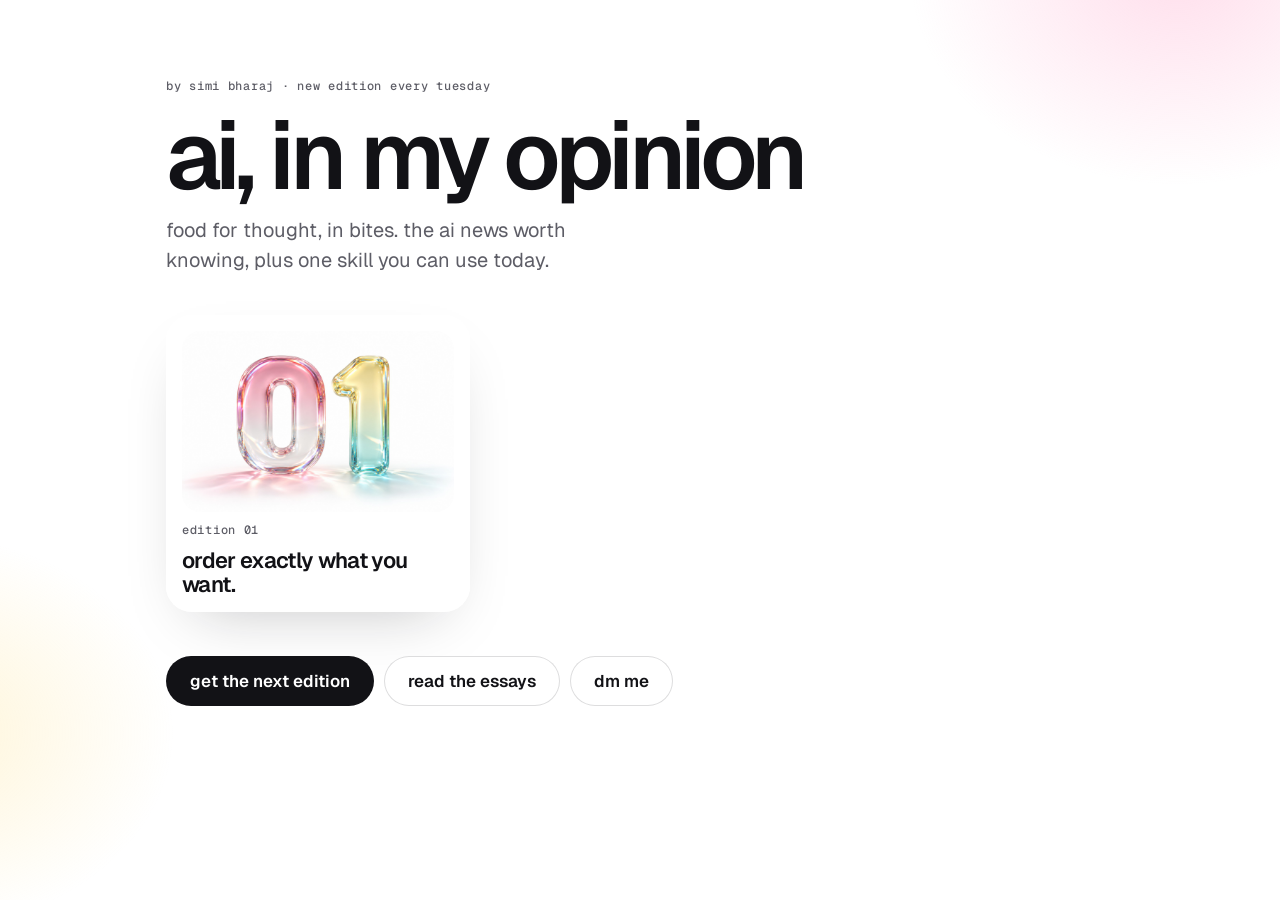
==== index.html @ c377f804 "edition 01 and the editions page Co-Authored-By: Claude Opus 5.5 <noreply@anthropic.com> Claude-Sess" ====
<!doctype html>
<html lang="en">
<head>
<meta charset="utf-8">
<meta name="viewport" content="width=device-width,initial-scale=1">
<title>ai, in my opinion · editions</title>
<meta name="description" content="interactive ai editions by simi bharaj. one skill you can use today, every tuesday.">
<meta property="og:title" content="ai, in my opinion">
<meta property="og:description" content="interactive ai editions by simi bharaj. one skill you can use today, every tuesday.">
<meta property="og:image" content="https://simibharaj.github.io/aiimo/01/assets/glass-0N.jpg">
<link rel="icon" href="01/assets/glass-0N.jpg">
<link rel="stylesheet" href="https://fonts.googleapis.com/css2?family=Geist:wght@400;500;600&family=Geist+Mono:wght@500&display=swap">
<style>
:root{--ink:#121216;--muted:#5d5d66;--glass:rgba(255,255,255,.7);--shadow:0 1px 0 #fff inset,0 24px 60px -30px rgba(18,18,22,.28)}
*{box-sizing:border-box}body{margin:0;background:#fff;color:var(--ink);font:400 17px/1.5 "Geist","Helvetica Neue",Arial,sans-serif;-webkit-font-smoothing:antialiased}
.light{position:fixed;inset:-20vmax;z-index:-1;background:radial-gradient(30vmax 24vmax at 80% 16%,rgba(255,170,205,.38),transparent 70%),radial-gradient(28vmax 22vmax at 10% 70%,rgba(255,226,140,.34),transparent 70%),radial-gradient(26vmax 20vmax at 60% 96%,rgba(150,230,232,.28),transparent 70%)}
main{max-width:980px;margin:0 auto;padding:72px 16px 80px}
.tag{font:500 12px "Geist Mono",monospace;letter-spacing:.06em;color:var(--muted)}
h1{font-size:clamp(44px,8vw,96px);font-weight:600;letter-spacing:-.06em;line-height:.95;margin:12px 0 14px}
p.sub{font-size:20px;color:var(--muted);margin:0 0 40px;max-width:36ch}
.grid{display:grid;grid-template-columns:repeat(auto-fill,minmax(260px,1fr));gap:18px}
a.ed{display:flex;flex-direction:column;gap:10px;padding:16px;border-radius:26px;background:var(--glass);box-shadow:var(--shadow);text-decoration:none;color:inherit;transition:transform .2s}
a.ed:hover{transform:translateY(-3px)}
a.ed img{width:100%;aspect-ratio:1.5;object-fit:cover;border-radius:18px;mix-blend-mode:multiply}
a.ed b{font-size:22px;font-weight:600;letter-spacing:-.03em;line-height:1.1}
.row{display:flex;gap:10px;flex-wrap:wrap;margin-top:44px}
.go{display:inline-flex;align-items:center;min-height:50px;padding:0 24px;border-radius:99px;background:var(--ink);color:#fff;text-decoration:none;font-weight:600}
.go.l{background:#fff;color:var(--ink);box-shadow:inset 0 0 0 1px rgba(18,18,22,.14)}
</style>
</head>
<body>
<div class="light" aria-hidden="true"></div>
<main>
<span class="tag">by simi bharaj · new edition every tuesday</span>
<h1>ai, in my opinion</h1>
<p class="sub">food for thought, in bites. the ai news worth knowing, plus one skill you can use today.</p>
<div class="grid">
<a class="ed" href="01/"><img src="01/assets/glass-0N.jpg" alt="the number 01 in glass"><span class="tag">edition 01</span><b>order exactly what you want.</b></a>
</div>
<div class="row"><a class="go" href="https://aiimo.substack.com/subscribe">get the next edition</a><a class="go l" href="https://aiimo.substack.com">read the essays</a><a class="go l" href="https://ig.me/m/_simisim">dm me</a></div>
</main>
</body>
</html>
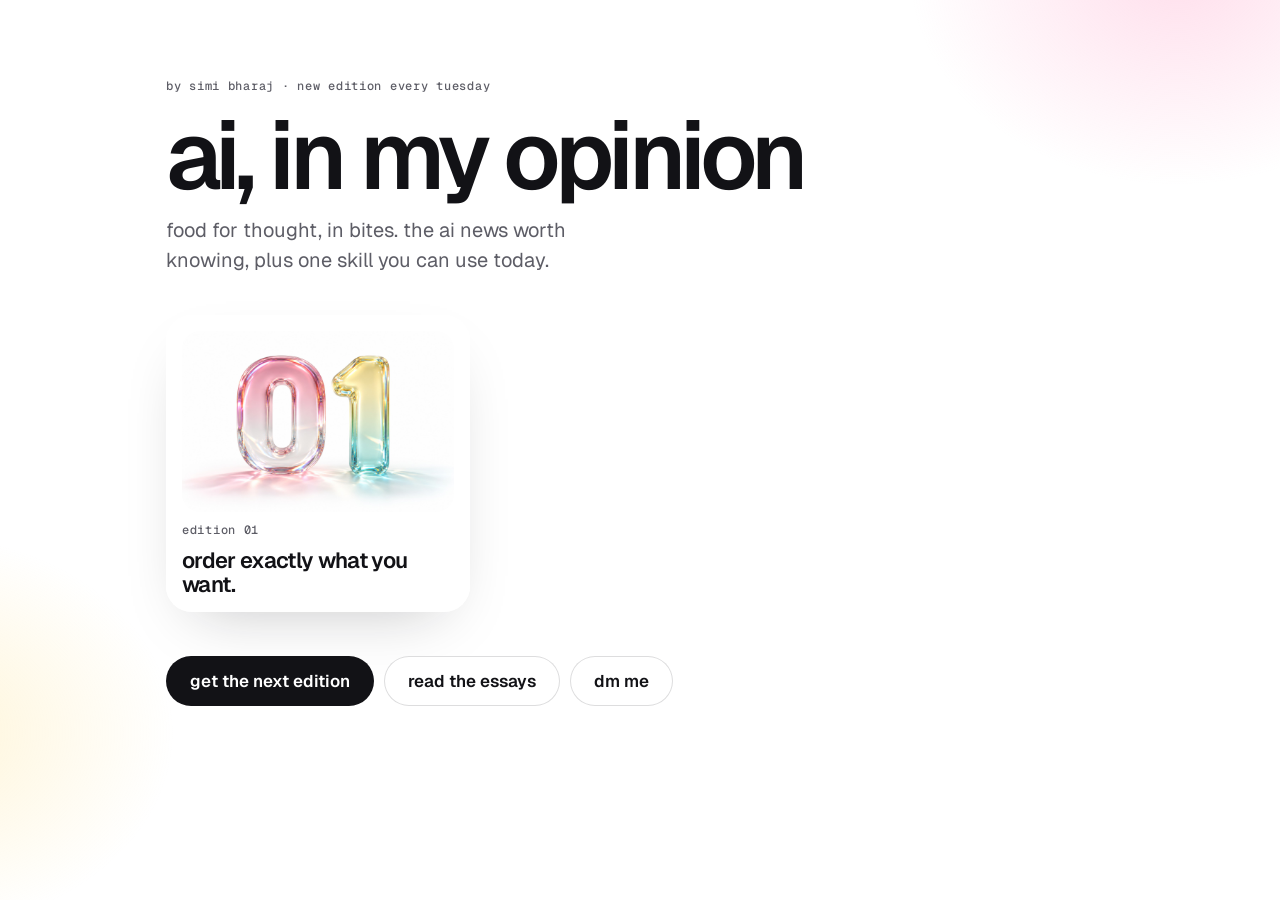
==== commit 68ba80ad: "edition 01: new cover, bite 5 waits for your order Claude-Session: https://claude.ai/code/session_01" ====
--- a/index.html
+++ b/index.html
@@ -7,7 +7,7 @@
 <meta name="description" content="interactive ai editions by simi bharaj. one skill you can use today, every tuesday.">
 <meta property="og:title" content="ai, in my opinion">
 <meta property="og:description" content="interactive ai editions by simi bharaj. one skill you can use today, every tuesday.">
-<meta property="og:image" content="https://simibharaj.github.io/aiimo/01/assets/glass-0N.jpg">
+<meta property="og:image" content="https://simibharaj.github.io/aiimo/01/assets/cover.jpg">
 <link rel="icon" href="01/assets/glass-0N.jpg">
 <link rel="stylesheet" href="https://fonts.googleapis.com/css2?family=Geist:wght@400;500;600&family=Geist+Mono:wght@500&display=swap">
 <style>
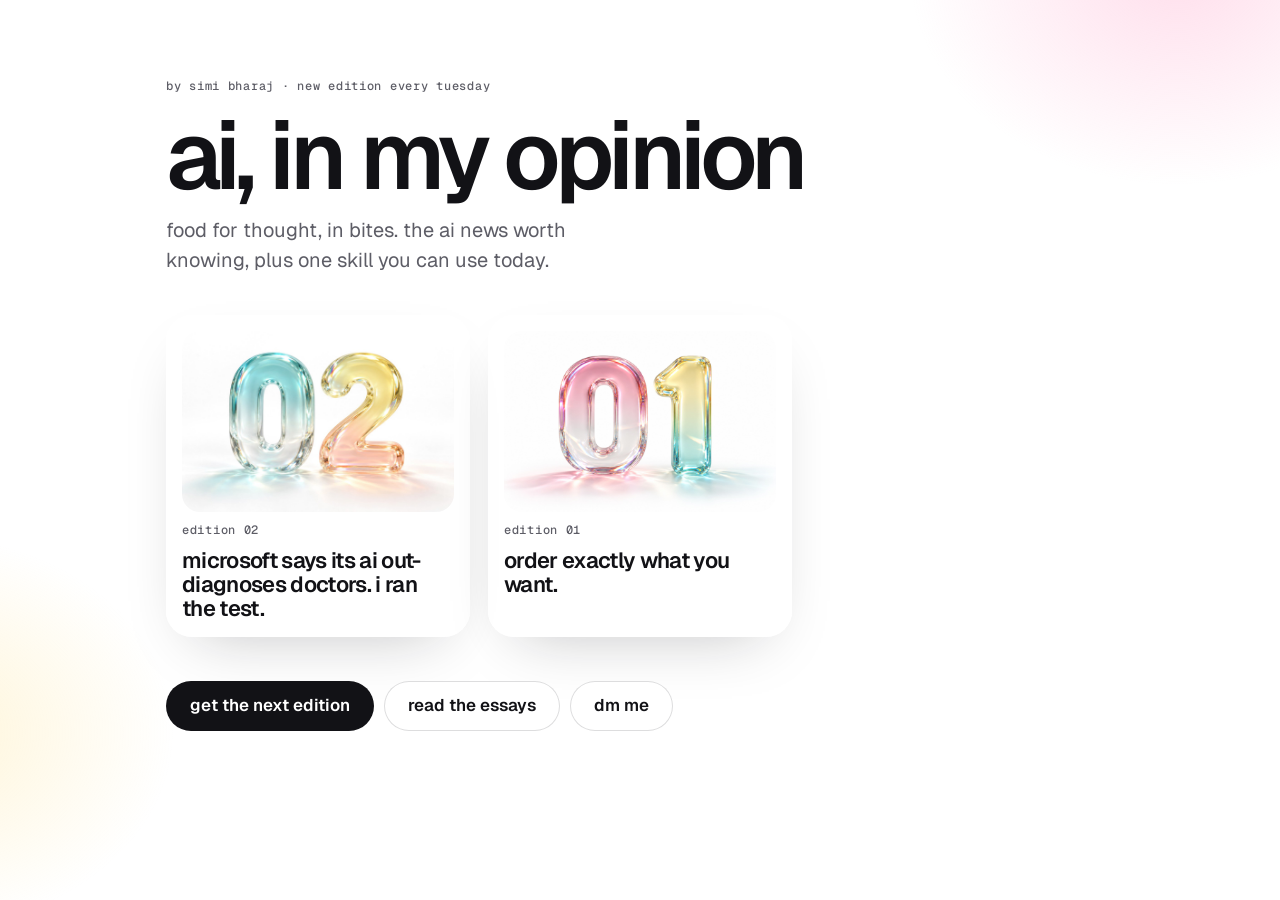
==== commit 5f85d81d: "edition 02: the bullet train ride Claude-Session: https://claude.ai/code/session_01CP2sy4JroRS8cp8rs" ====
--- a/index.html
+++ b/index.html
@@ -35,6 +35,7 @@
 <h1>ai, in my opinion</h1>
 <p class="sub">food for thought, in bites. the ai news worth knowing, plus one skill you can use today.</p>
 <div class="grid">
+<a class="ed" href="02/"><img src="02/assets/glass-0N.jpg" alt="the number 02 in glass"><span class="tag">edition 02</span><b>microsoft says its ai out-diagnoses doctors. i ran the test.</b></a>
 <a class="ed" href="01/"><img src="01/assets/glass-0N.jpg" alt="the number 01 in glass"><span class="tag">edition 01</span><b>order exactly what you want.</b></a>
 </div>
 <div class="row"><a class="go" href="https://aiimo.substack.com/subscribe">get the next edition</a><a class="go l" href="https://aiimo.substack.com">read the essays</a><a class="go l" href="https://ig.me/m/_simisim">dm me</a></div>
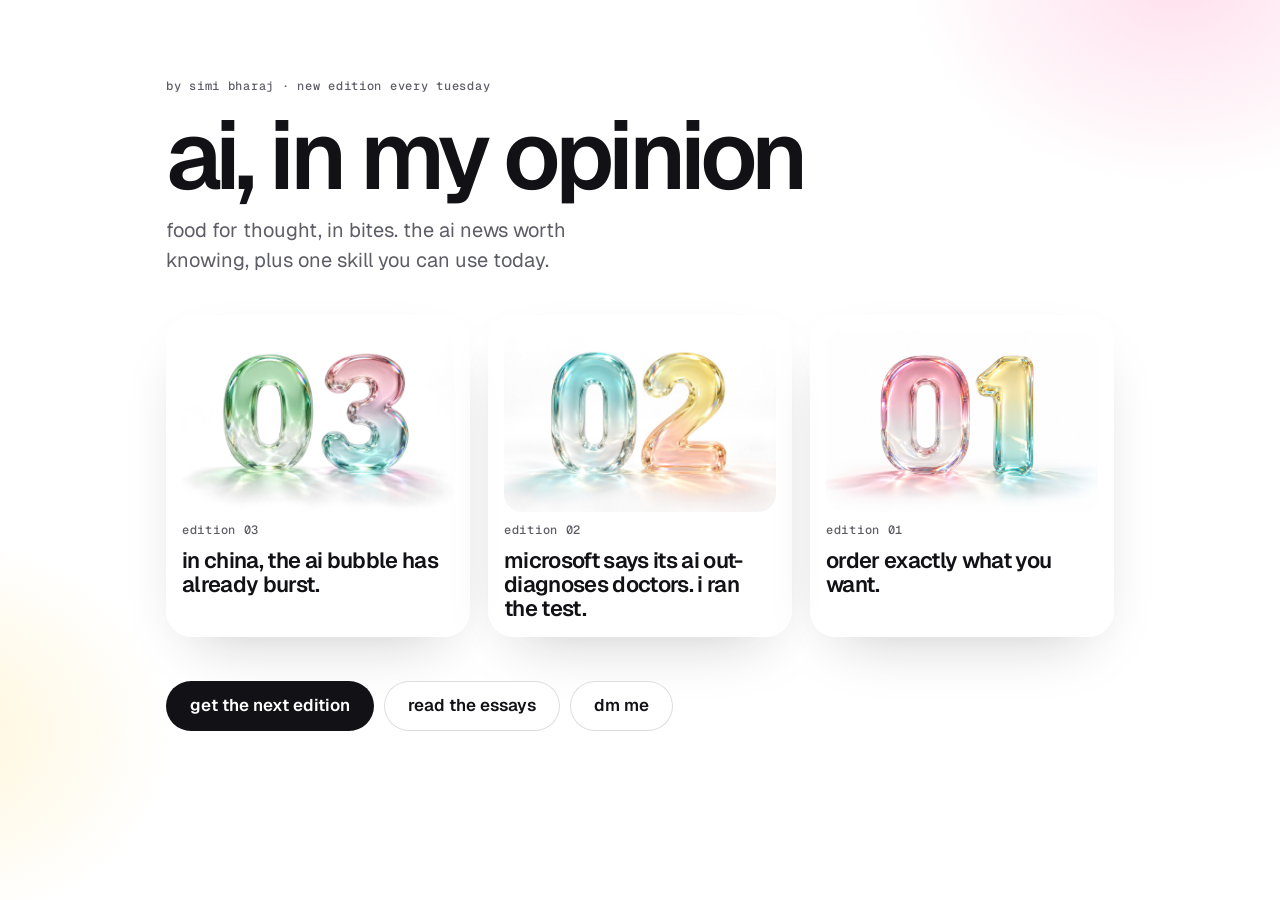
==== commit 7f140a58: "edition 03: in china, the ai bubble has already burst Claude-Session: https://claude.ai/code/session" ====
--- a/index.html
+++ b/index.html
@@ -35,6 +35,7 @@
 <h1>ai, in my opinion</h1>
 <p class="sub">food for thought, in bites. the ai news worth knowing, plus one skill you can use today.</p>
 <div class="grid">
+<a class="ed" href="03/"><img src="03/assets/float-0N.webp" alt="the number 03 in glass"><span class="tag">edition 03</span><b>in china, the ai bubble has already burst.</b></a>
 <a class="ed" href="02/"><img src="02/assets/glass-0N.jpg" alt="the number 02 in glass"><span class="tag">edition 02</span><b>microsoft says its ai out-diagnoses doctors. i ran the test.</b></a>
 <a class="ed" href="01/"><img src="01/assets/glass-0N.jpg" alt="the number 01 in glass"><span class="tag">edition 01</span><b>order exactly what you want.</b></a>
 </div>
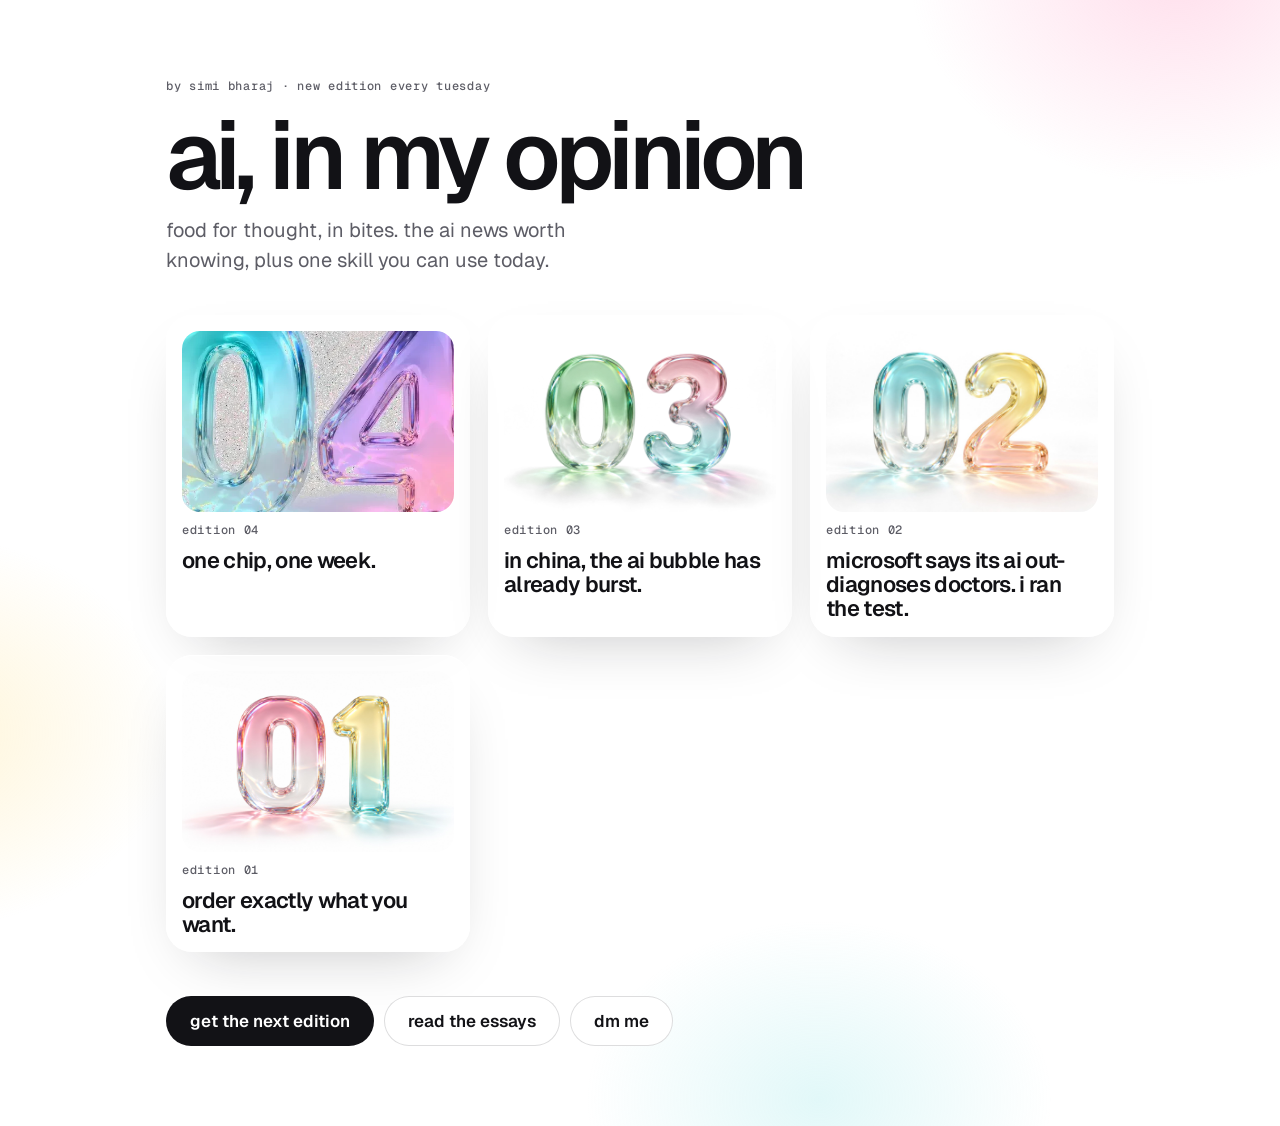
==== commit 01dbefcb: "edition 04: one chip, one week Claude-Session: https://claude.ai/code/session_018pLrvSzpcryLQuwd14tZ" ====
--- a/index.html
+++ b/index.html
@@ -35,6 +35,7 @@
 <h1>ai, in my opinion</h1>
 <p class="sub">food for thought, in bites. the ai news worth knowing, plus one skill you can use today.</p>
 <div class="grid">
+<a class="ed" href="04/"><img src="04/assets/w/e04n.webp" alt="edition 04, the glass chip"><span class="tag">edition 04</span><b>one chip, one week.</b></a>
 <a class="ed" href="03/"><img src="03/assets/float-0N.webp" alt="the number 03 in glass"><span class="tag">edition 03</span><b>in china, the ai bubble has already burst.</b></a>
 <a class="ed" href="02/"><img src="02/assets/glass-0N.jpg" alt="the number 02 in glass"><span class="tag">edition 02</span><b>microsoft says its ai out-diagnoses doctors. i ran the test.</b></a>
 <a class="ed" href="01/"><img src="01/assets/glass-0N.jpg" alt="the number 01 in glass"><span class="tag">edition 01</span><b>order exactly what you want.</b></a>
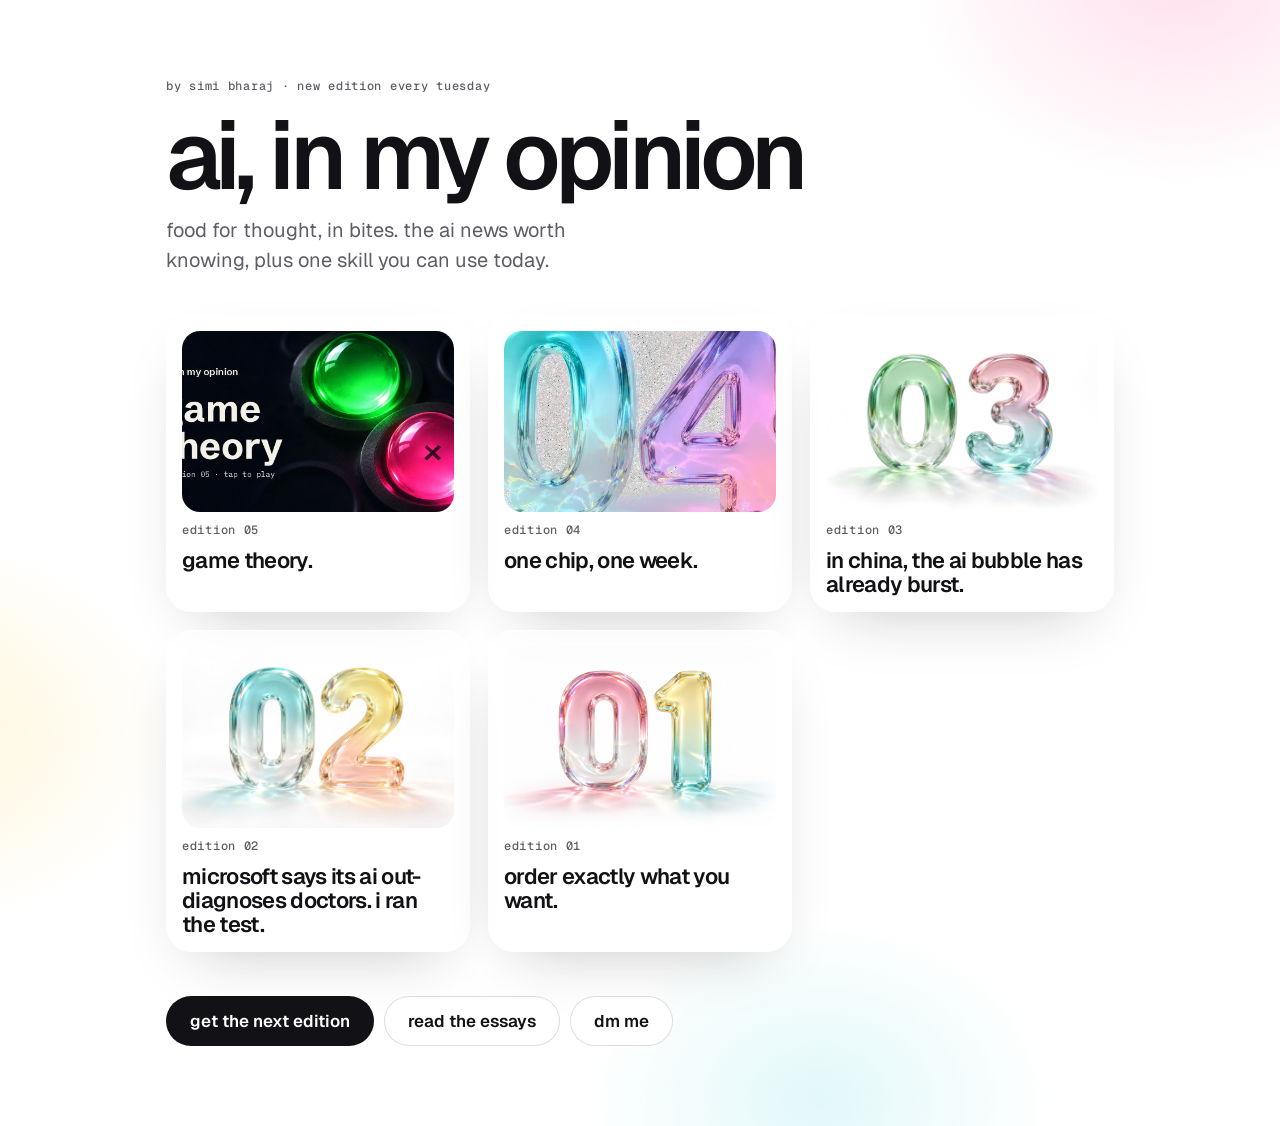
==== commit e08fdcc6: "add edition 05 to the editions page Claude-Session: https://claude.ai/code/session_018pLrvRFCmHMub87" ====
--- a/index.html
+++ b/index.html
@@ -35,6 +35,7 @@
 <h1>ai, in my opinion</h1>
 <p class="sub">food for thought, in bites. the ai news worth knowing, plus one skill you can use today.</p>
 <div class="grid">
+<a class="ed" href="05/"><img src="05/assets/cover.jpg" alt="edition 05, a green orb and a pink orb"><span class="tag">edition 05</span><b>game theory.</b></a>
 <a class="ed" href="04/"><img src="04/assets/w/e04n.webp" alt="edition 04, the glass chip"><span class="tag">edition 04</span><b>one chip, one week.</b></a>
 <a class="ed" href="03/"><img src="03/assets/float-0N.webp" alt="the number 03 in glass"><span class="tag">edition 03</span><b>in china, the ai bubble has already burst.</b></a>
 <a class="ed" href="02/"><img src="02/assets/glass-0N.jpg" alt="the number 02 in glass"><span class="tag">edition 02</span><b>microsoft says its ai out-diagnoses doctors. i ran the test.</b></a>
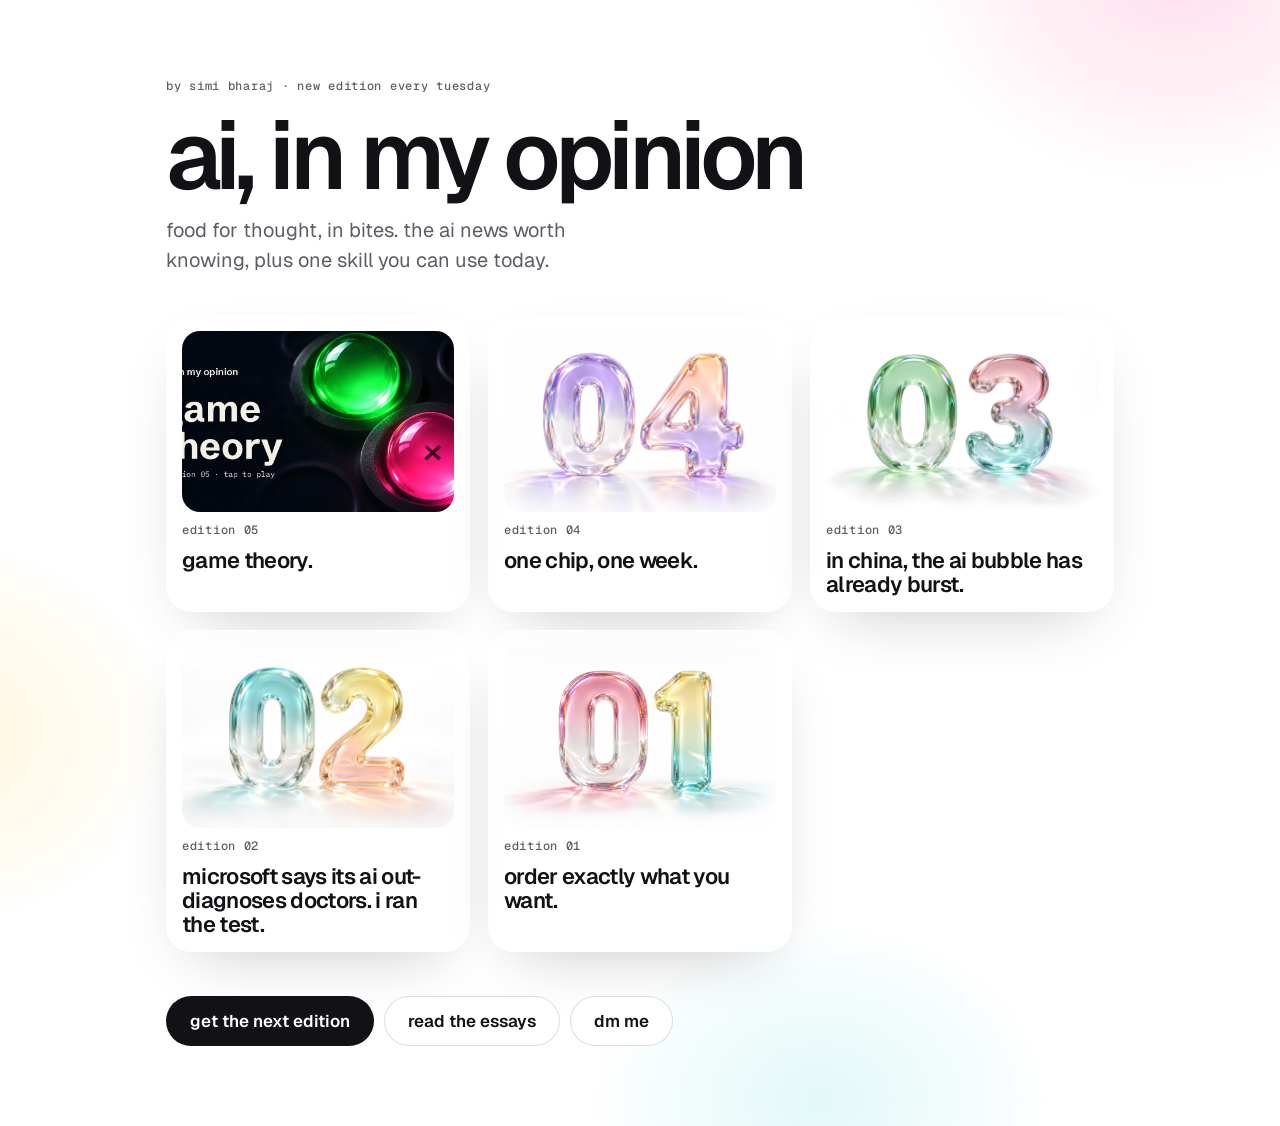
==== commit 50092276: "editions page uses the new glass 04 Co-Authored-By: Claude Opus 5.5 <noreply@anthropic.com> Claude-" ====
--- a/index.html
+++ b/index.html
@@ -36,7 +36,7 @@
 <p class="sub">food for thought, in bites. the ai news worth knowing, plus one skill you can use today.</p>
 <div class="grid">
 <a class="ed" href="05/"><img src="05/assets/cover.jpg" alt="edition 05, a green orb and a pink orb"><span class="tag">edition 05</span><b>game theory.</b></a>
-<a class="ed" href="04/"><img src="04/assets/w/e04n.webp" alt="edition 04, the glass chip"><span class="tag">edition 04</span><b>one chip, one week.</b></a>
+<a class="ed" href="04/"><img src="04/assets/glass-04.webp" alt="the number 04 in glass"><span class="tag">edition 04</span><b>one chip, one week.</b></a>
 <a class="ed" href="03/"><img src="03/assets/float-0N.webp" alt="the number 03 in glass"><span class="tag">edition 03</span><b>in china, the ai bubble has already burst.</b></a>
 <a class="ed" href="02/"><img src="02/assets/glass-0N.jpg" alt="the number 02 in glass"><span class="tag">edition 02</span><b>microsoft says its ai out-diagnoses doctors. i ran the test.</b></a>
 <a class="ed" href="01/"><img src="01/assets/glass-0N.jpg" alt="the number 01 in glass"><span class="tag">edition 01</span><b>order exactly what you want.</b></a>
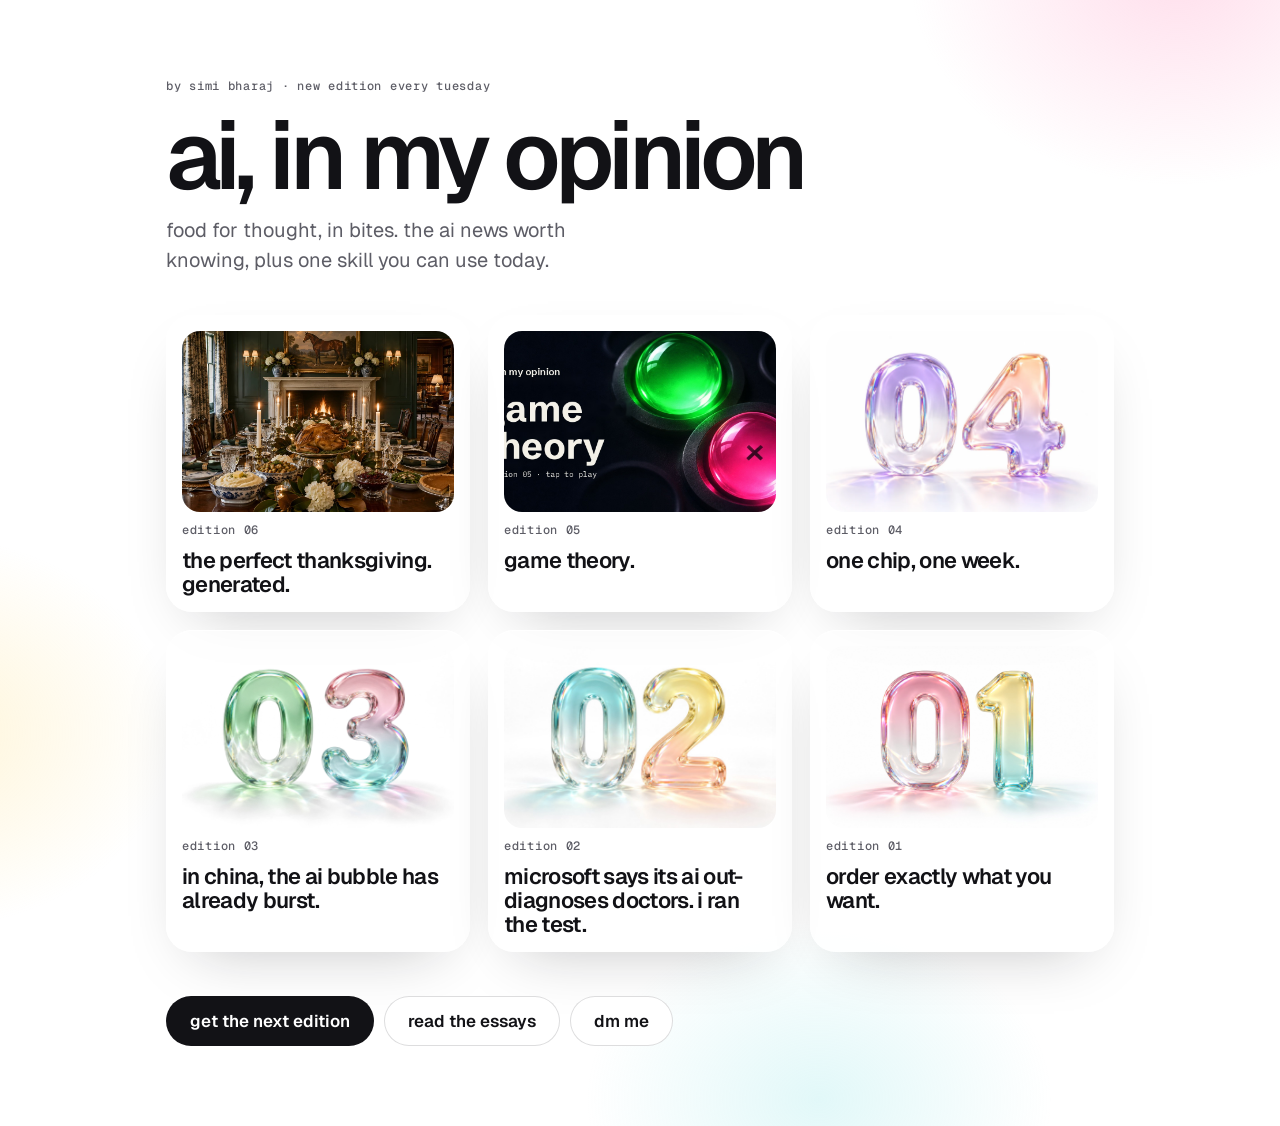
==== commit 7bf2dc7d: "add edition 06 to the editions page Co-Authored-By: Claude Fable 5.2 <noreply@anthropic.com>" ====
--- a/index.html
+++ b/index.html
@@ -35,6 +35,7 @@
 <h1>ai, in my opinion</h1>
 <p class="sub">food for thought, in bites. the ai news worth knowing, plus one skill you can use today.</p>
 <div class="grid">
+<a class="ed" href="06/"><img src="06/assets/thanksgiving-table.jpg" alt="edition 06, a thanksgiving table by candlelight"><span class="tag">edition 06</span><b>the perfect thanksgiving. generated.</b></a>
 <a class="ed" href="05/"><img src="05/assets/cover.jpg" alt="edition 05, a green orb and a pink orb"><span class="tag">edition 05</span><b>game theory.</b></a>
 <a class="ed" href="04/"><img src="04/assets/glass-04.webp" alt="the number 04 in glass"><span class="tag">edition 04</span><b>one chip, one week.</b></a>
 <a class="ed" href="03/"><img src="03/assets/float-0N.webp" alt="the number 03 in glass"><span class="tag">edition 03</span><b>in china, the ai bubble has already burst.</b></a>
